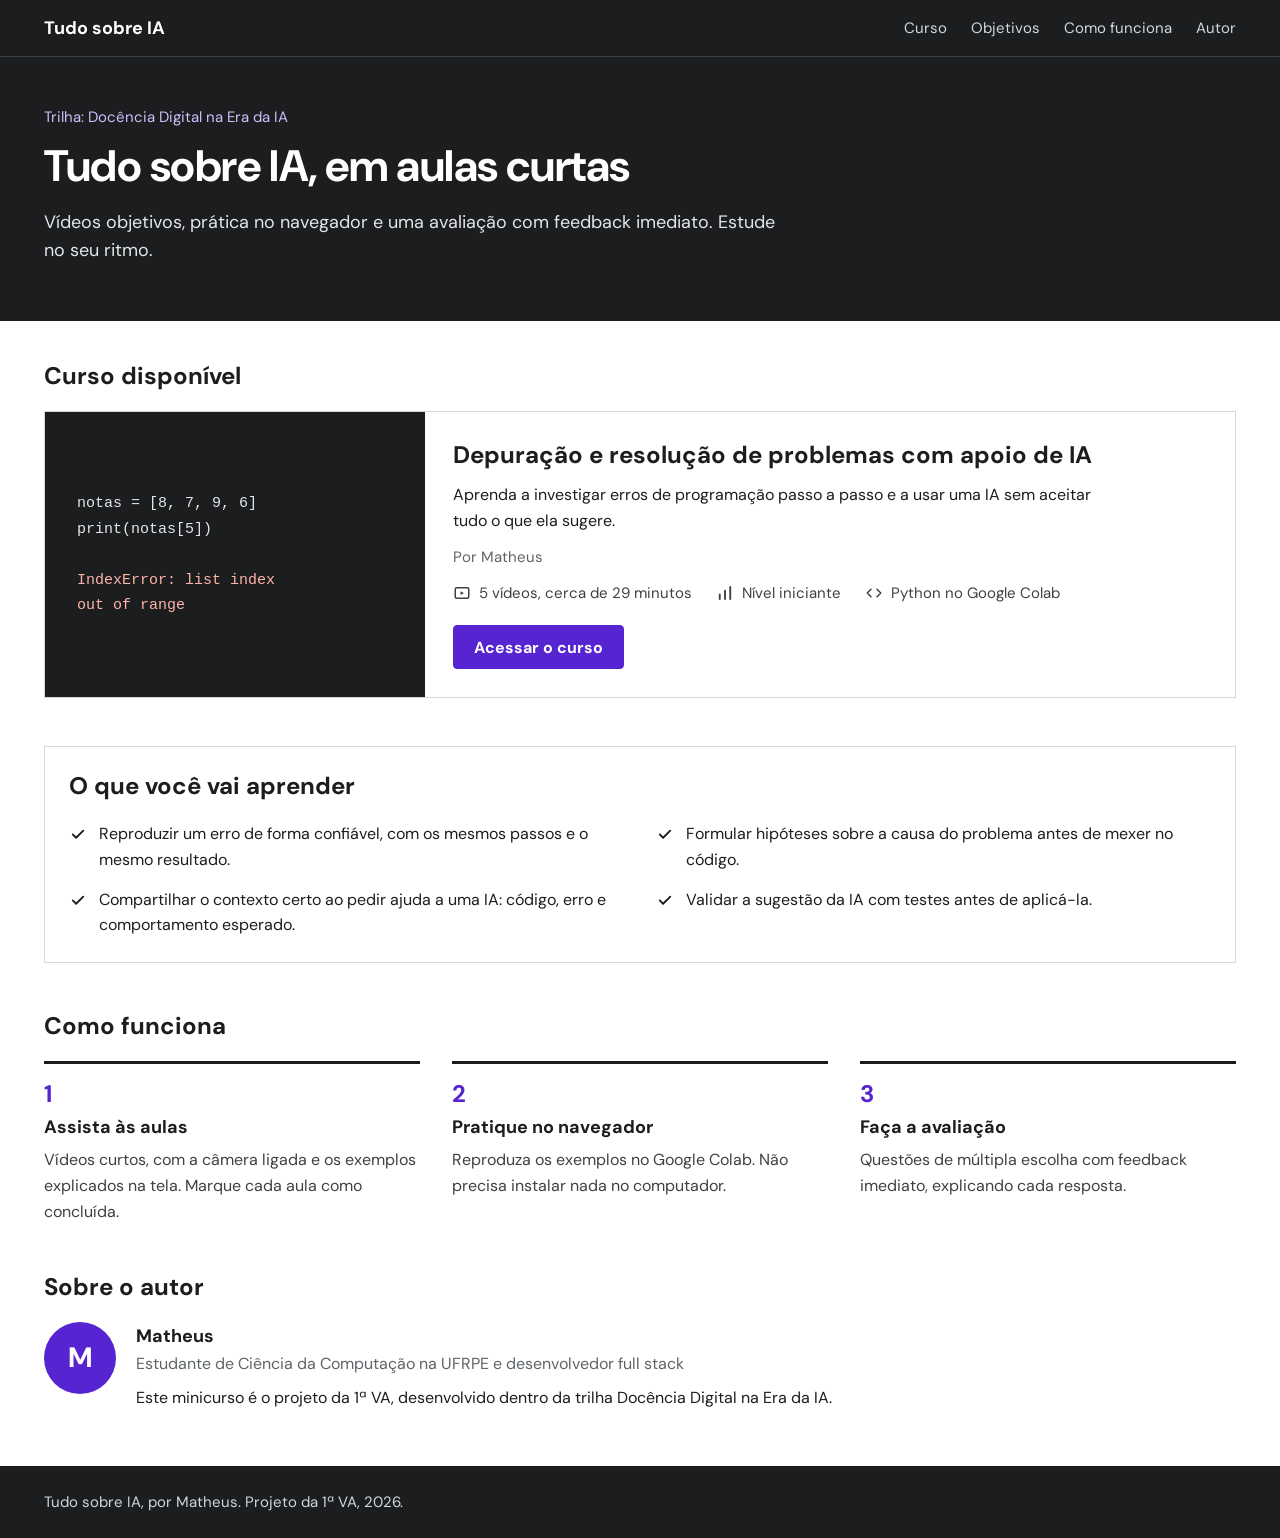
==== index.html @ 9d7bdcac "site inicial" ====
<!DOCTYPE html>
<html lang="pt-BR">
<head>
  <meta charset="utf-8">
  <meta name="viewport" content="width=device-width, initial-scale=1">
  <meta name="theme-color" content="#1c1d1f">
  <title>Tudo sobre IA | Aulas em vídeo sobre inteligência artificial</title>
  <meta name="description" content="Aulas em vídeo sobre IA com avaliação interativa e feedback imediato. Comece por Depuração e resolução de problemas com apoio de IA.">
  <link rel="preconnect" href="https://fonts.googleapis.com">
  <link rel="preconnect" href="https://fonts.gstatic.com" crossorigin>
  <link href="https://fonts.googleapis.com/css2?family=DM+Sans:opsz,wght@9..40,400;9..40,500;9..40,700&display=swap" rel="stylesheet">
  <link rel="stylesheet" href="styles.css">
</head>
<body>
  <a class="skip-link" href="#cursos">Ir para o curso</a>

  <header class="topbar">
    <div class="wrap topbar-inner">
      <a class="brand" href="index.html">Tudo sobre IA</a>
      <nav aria-label="Seções da página">
        <ul>
          <li><a href="#cursos">Curso</a></li>
          <li><a href="#aprender-home">Objetivos</a></li>
          <li><a href="#como-funciona">Como funciona</a></li>
          <li><a href="#autor-home">Autor</a></li>
        </ul>
      </nav>
    </div>
  </header>

  <main id="inicio">
    <section class="hero hero-home" aria-labelledby="home-titulo">
      <div class="wrap">
        <p class="trail">Trilha: Docência Digital na Era da IA</p>
        <h1 id="home-titulo">Tudo sobre IA, em aulas curtas</h1>
        <p class="lead">Vídeos objetivos, prática no navegador e uma avaliação com feedback imediato. Estude no seu ritmo.</p>
      </div>
    </section>

    <section id="cursos" class="wrap home-block" aria-labelledby="cursos-titulo">
      <h2 id="cursos-titulo">Curso disponível</h2>

      <article class="course-card">
        <div class="course-cover" aria-hidden="true">
<pre class="code">notas = [8, 7, 9, 6]
print(notas[5])

<span class="err">IndexError: list index
out of range</span></pre>
        </div>

        <div class="course-info">
          <h3><a href="curso.html">Depuração e resolução de problemas com apoio de IA</a></h3>
          <p>Aprenda a investigar erros de programação passo a passo e a usar uma IA sem aceitar tudo o que ela sugere.</p>
          <p class="course-author">Por Matheus</p>
          <ul class="meta-light">
            <li>
              <svg viewBox="0 0 24 24" width="18" height="18" aria-hidden="true" focusable="false"><rect x="3" y="5" width="18" height="14" rx="2" fill="none" stroke="currentColor" stroke-width="2"/><path d="M10 9.5v5l4.5-2.5z" fill="currentColor"/></svg>
              <span>5 vídeos, cerca de 29 minutos</span>
            </li>
            <li>
              <svg viewBox="0 0 24 24" width="18" height="18" aria-hidden="true" focusable="false"><path d="M5 20v-6M12 20V9M19 20V4" fill="none" stroke="currentColor" stroke-width="2.5" stroke-linecap="round"/></svg>
              <span>Nível iniciante</span>
            </li>
            <li>
              <svg viewBox="0 0 24 24" width="18" height="18" aria-hidden="true" focusable="false"><path d="M8 7l-5 5 5 5M16 7l5 5-5 5" fill="none" stroke="currentColor" stroke-width="2" stroke-linecap="round" stroke-linejoin="round"/></svg>
              <span>Python no Google Colab</span>
            </li>
          </ul>
          <a class="btn" href="curso.html">Acessar o curso</a>
        </div>
      </article>
    </section>

    <section id="aprender-home" class="wrap home-block" aria-labelledby="aprender-home-titulo">
      <div class="learn-box">
        <h2 id="aprender-home-titulo">O que você vai aprender</h2>
        <ul class="checks">
          <li>
            <svg viewBox="0 0 24 24" width="18" height="18" aria-hidden="true" focusable="false"><path d="M5 12.5l4.5 4.5L19 7.5" fill="none" stroke="currentColor" stroke-width="2.5" stroke-linecap="round" stroke-linejoin="round"/></svg>
            <span>Reproduzir um erro de forma confiável, com os mesmos passos e o mesmo resultado.</span>
          </li>
          <li>
            <svg viewBox="0 0 24 24" width="18" height="18" aria-hidden="true" focusable="false"><path d="M5 12.5l4.5 4.5L19 7.5" fill="none" stroke="currentColor" stroke-width="2.5" stroke-linecap="round" stroke-linejoin="round"/></svg>
            <span>Formular hipóteses sobre a causa do problema antes de mexer no código.</span>
          </li>
          <li>
            <svg viewBox="0 0 24 24" width="18" height="18" aria-hidden="true" focusable="false"><path d="M5 12.5l4.5 4.5L19 7.5" fill="none" stroke="currentColor" stroke-width="2.5" stroke-linecap="round" stroke-linejoin="round"/></svg>
            <span>Compartilhar o contexto certo ao pedir ajuda a uma IA: código, erro e comportamento esperado.</span>
          </li>
          <li>
            <svg viewBox="0 0 24 24" width="18" height="18" aria-hidden="true" focusable="false"><path d="M5 12.5l4.5 4.5L19 7.5" fill="none" stroke="currentColor" stroke-width="2.5" stroke-linecap="round" stroke-linejoin="round"/></svg>
            <span>Validar a sugestão da IA com testes antes de aplicá-la.</span>
          </li>
        </ul>
      </div>
    </section>

    <section id="como-funciona" class="wrap home-block" aria-labelledby="como-titulo">
      <h2 id="como-titulo">Como funciona</h2>
      <ol class="how">
        <li>
          <span class="how-num" aria-hidden="true">1</span>
          <h3>Assista às aulas</h3>
          <p>Vídeos curtos, com a câmera ligada e os exemplos explicados na tela. Marque cada aula como concluída.</p>
        </li>
        <li>
          <span class="how-num" aria-hidden="true">2</span>
          <h3>Pratique no navegador</h3>
          <p>Reproduza os exemplos no Google Colab. Não precisa instalar nada no computador.</p>
        </li>
        <li>
          <span class="how-num" aria-hidden="true">3</span>
          <h3>Faça a avaliação</h3>
          <p>Questões de múltipla escolha com feedback imediato, explicando cada resposta.</p>
        </li>
      </ol>
    </section>
    <section id="autor-home" class="wrap home-block" aria-labelledby="autor-home-titulo">
      <h2 id="autor-home-titulo">Sobre o autor</h2>
      <div class="author">
        <div class="avatar" aria-hidden="true">M</div>
        <div>
          <h3>Matheus</h3>
          <p class="role">Estudante de Ciência da Computação na UFRPE e desenvolvedor full stack</p>
          <p>Este minicurso é o projeto da 1ª VA, desenvolvido dentro da trilha Docência Digital na Era da IA.</p>
        </div>
      </div>
    </section>
  </main>

  <footer class="footer">
    <div class="wrap">
      <p>Tudo sobre IA, por Matheus. Projeto da 1ª VA, 2026.</p>
    </div>
  </footer>
</body>
</html>
---- styles.css ----
:root {
  --ink: #1c1d1f;
  --paper: #ffffff;
  --mist: #f7f9fa;
  --line: #d1d7dc;
  --muted: #5f6468;
  --violet: #5624d0;
  --violet-dark: #401b9c;
  --violet-tint: #f0ebfc;
  --on-dark: #d1d7dc;
  --radius: 4px;
  --font: "DM Sans", system-ui, -apple-system, "Segoe UI", Roboto, sans-serif;
}

*, *::before, *::after { box-sizing: border-box; }

html { scroll-behavior: smooth; }

body {
  margin: 0;
  font-family: var(--font);
  font-size: 1rem;
  line-height: 1.6;
  color: var(--ink);
  background: var(--paper);
}

h1, h2, h3, p, ul, ol { margin: 0; }
ul, ol { padding: 0; }
a { color: var(--violet); }

:focus-visible {
  outline: 3px solid var(--violet);
  outline-offset: 2px;
}

.topbar :focus-visible,
.hero :focus-visible,
.footer :focus-visible {
  outline-color: #cec0fc;
}

.sr-only {
  position: absolute;
  width: 1px;
  height: 1px;
  padding: 0;
  margin: -1px;
  overflow: hidden;
  clip: rect(0, 0, 0, 0);
  white-space: nowrap;
  border: 0;
}

.wrap {
  width: 100%;
  max-width: 1240px;
  margin-inline: auto;
  padding-inline: 24px;
}

.skip-link {
  position: absolute;
  left: 16px;
  top: -64px;
  z-index: 10;
  padding: 10px 16px;
  border-radius: var(--radius);
  background: var(--paper);
  color: var(--ink);
  font-weight: 700;
}
.skip-link:focus { top: 12px; }

/* Barra superior */
.topbar {
  background: var(--ink);
  border-bottom: 1px solid #3e4143;
}
.topbar-inner {
  display: flex;
  flex-wrap: wrap;
  align-items: center;
  justify-content: space-between;
  gap: 8px 32px;
  min-height: 56px;
}
.brand {
  color: var(--paper);
  font-weight: 700;
  font-size: 1.125rem;
  text-decoration: none;
}
.topbar nav ul {
  display: flex;
  flex-wrap: wrap;
  gap: 4px 24px;
  list-style: none;
}
.topbar nav a {
  display: inline-block;
  padding: 8px 0;
  color: var(--on-dark);
  font-size: 0.9375rem;
  text-decoration: none;
}
.topbar nav a:hover { color: var(--paper); text-decoration: underline; }

/* Cabeçalho do curso */
.hero {
  background: var(--ink);
  color: var(--paper);
  padding: 40px 0 44px;
}
.trail {
  color: #cec0fc;
  font-size: 0.9375rem;
  margin-bottom: 12px;
}
.hero h1 {
  max-width: 28ch;
  font-size: clamp(1.9rem, 4.2vw, 2.75rem);
  line-height: 1.15;
  font-weight: 700;
  letter-spacing: -0.01em;
}
.lead {
  max-width: 62ch;
  margin-top: 16px;
  color: #e3e6e8;
  font-size: 1.125rem;
}
.meta {
  display: flex;
  flex-wrap: wrap;
  gap: 10px 28px;
  margin-top: 24px;
  list-style: none;
  color: var(--on-dark);
  font-size: 0.9375rem;
}
.meta li {
  display: flex;
  align-items: center;
  gap: 8px;
}
.meta a { color: #cec0fc; }

/* Player e conteúdo do curso */
.player {
  display: grid;
  grid-template-columns: minmax(0, 1fr) 360px;
  gap: 32px;
  align-items: start;
  padding-block: 32px 40px;
}
.stage { min-width: 0; }

.video-frame {
  position: relative;
  aspect-ratio: 16 / 9;
  background: #000;
}
.video-frame iframe {
  position: absolute;
  inset: 0;
  width: 100%;
  height: 100%;
  border: 0;
}
.placeholder {
  position: absolute;
  inset: 0;
  display: grid;
  place-content: center;
  gap: 8px;
  padding: 24px;
  text-align: center;
  color: var(--paper);
}
.placeholder strong { font-size: 1.25rem; }
.placeholder span { color: var(--on-dark); }

.lesson-head { margin-top: 20px; }
.lesson-head h2 {
  font-size: 1.5rem;
  line-height: 1.25;
}
.lesson-head p {
  max-width: 66ch;
  margin-top: 8px;
  color: #3e4143;
}
.lesson-actions {
  display: flex;
  flex-wrap: wrap;
  gap: 12px;
  margin-top: 20px;
}

.btn {
  display: inline-flex;
  align-items: center;
  justify-content: center;
  min-height: 44px;
  padding: 0 20px;
  border: 1px solid var(--violet);
  border-radius: var(--radius);
  background: var(--violet);
  color: var(--paper);
  font: inherit;
  font-weight: 700;
  text-decoration: none;
  cursor: pointer;
  transition: background-color 0.15s;
}
.btn:hover { background: var(--violet-dark); border-color: var(--violet-dark); }
.btn-ghost {
  background: var(--paper);
  border-color: var(--ink);
  color: var(--ink);
}
.btn-ghost:hover { background: var(--mist); border-color: var(--ink); }
.btn[disabled],
.btn[aria-disabled="true"] {
  background: #e3e6e8;
  border-color: #e3e6e8;
  color: var(--muted);
  cursor: not-allowed;
}

/* Barra lateral */
.sidebar {
  position: sticky;
  top: 16px;
  border: 1px solid var(--line);
  background: var(--paper);
}
.sidebar-head {
  padding: 16px;
  border-bottom: 1px solid var(--line);
}
.sidebar-head h2 { font-size: 1.125rem; }
.progress-text {
  margin: 4px 0 10px;
  color: var(--muted);
  font-size: 0.875rem;
}
progress {
  display: block;
  width: 100%;
  height: 8px;
  border: 0;
  border-radius: var(--radius);
  background: #e3e6e8;
  appearance: none;
  -webkit-appearance: none;
  overflow: hidden;
}
progress::-webkit-progress-bar { background: #e3e6e8; }
progress::-webkit-progress-value { background: var(--violet); }
progress::-moz-progress-bar { background: var(--violet); }

.lessons { list-style: none; }
.lesson {
  display: flex;
  align-items: stretch;
  border-bottom: 1px solid var(--line);
}
.lesson.is-current {
  background: var(--violet-tint);
  box-shadow: inset 4px 0 0 var(--violet);
}
.lesson-btn {
  flex: 1;
  display: flex;
  gap: 12px;
  padding: 14px 8px 14px 20px;
  border: 0;
  background: none;
  color: var(--ink);
  font: inherit;
  text-align: left;
  cursor: pointer;
}
.lesson:not(.is-current) .lesson-btn:hover { background: var(--mist); }
.lesson-num {
  min-width: 18px;
  color: var(--muted);
  font-weight: 700;
}
.lesson-text { display: grid; }
.lesson-title { font-weight: 500; line-height: 1.35; }
.lesson-time { color: var(--muted); font-size: 0.875rem; }
.lesson.is-current .lesson-title { font-weight: 700; }

.done {
  display: flex;
  align-items: center;
  padding: 0 16px;
  cursor: pointer;
}
.done input {
  width: 20px;
  height: 20px;
  margin: 0;
  accent-color: var(--violet);
  cursor: pointer;
}

.sidebar-foot {
  display: block;
  padding: 14px 20px;
  font-weight: 700;
  text-decoration: none;
}
.sidebar-foot:hover { background: var(--mist); text-decoration: underline; }

/* Conteúdo abaixo do player */
.content { padding-bottom: 24px; }
.block {
  max-width: 860px;
  padding-block: 36px;
  border-top: 1px solid var(--line);
}
.block h2 {
  margin-bottom: 16px;
  font-size: 1.5rem;
  line-height: 1.25;
}
.block p { max-width: 70ch; }

.steps, .list { padding-left: 22px; }
.steps li, .list li { margin-bottom: 8px; padding-left: 4px; max-width: 70ch; }

.learn-box {
  padding: 24px;
  border: 1px solid var(--line);
}
.checks {
  display: grid;
  grid-template-columns: 1fr 1fr;
  gap: 14px 32px;
  list-style: none;
}
.checks li {
  display: flex;
  align-items: flex-start;
  gap: 12px;
}
.checks svg { flex: none; margin-top: 4px; }

.author {
  display: flex;
  align-items: flex-start;
  gap: 20px;
}
.avatar {
  display: grid;
  flex: none;
  place-items: center;
  width: 72px;
  height: 72px;
  border-radius: 50%;
  background: var(--violet);
  color: var(--paper);
  font-size: 1.75rem;
  font-weight: 700;
}
.author h3 { font-size: 1.125rem; }
.author .role { margin-bottom: 8px; color: var(--muted); }

.assess-box {
  display: flex;
  flex-wrap: wrap;
  align-items: center;
  justify-content: space-between;
  gap: 20px 32px;
  padding: 24px;
  border: 1px solid var(--line);
  background: var(--mist);
}
.assess-box p { flex: 1 1 380px; }

.refs { list-style: none; }
.refs li {
  margin-bottom: 14px;
  max-width: 70ch;
  overflow-wrap: anywhere;
}

.footer {
  padding: 24px 0;
  background: var(--ink);
  color: var(--on-dark);
  font-size: 0.9375rem;
}


/* Botão de voltar (página do curso) */
.back {
  display: inline-flex;
  align-items: center;
  gap: 6px;
  min-height: 40px;
  margin-bottom: 20px;
  padding: 0 14px 0 10px;
  border: 1px solid #6a6f73;
  border-radius: var(--radius);
  color: var(--paper);
  font-size: 0.9375rem;
  font-weight: 700;
  text-decoration: none;
}
.back:hover { background: #2d2f31; }

/* Home */
.hero-home { padding: 48px 0 56px; }
.home-block { padding-block: 40px 8px; }
.home-block h2 {
  margin-bottom: 20px;
  font-size: 1.5rem;
  line-height: 1.25;
}
main > .home-block:last-child { padding-bottom: 56px; }

.course-card {
  position: relative;
  display: grid;
  grid-template-columns: minmax(0, 380px) minmax(0, 1fr);
  border: 1px solid var(--line);
  background: var(--paper);
}
.course-cover {
  display: grid;
  align-items: center;
  padding: 32px;
  background: var(--ink);
}
.code {
  margin: 0;
  color: #e3e6e8;
  font-family: ui-monospace, "SF Mono", Menlo, Consolas, monospace;
  font-size: 0.9375rem;
  line-height: 1.7;
  white-space: pre-wrap;
}
.code .err { color: #ffb4a8; }

.course-info {
  display: flex;
  flex-direction: column;
  align-items: flex-start;
  gap: 12px;
  padding: 28px;
}
.course-info h3 {
  font-size: 1.5rem;
  line-height: 1.25;
}
.course-info h3 a {
  color: var(--ink);
  text-decoration: none;
}
.course-info h3 a::after {
  content: "";
  position: absolute;
  inset: 0;
}
.course-card:hover h3 a { text-decoration: underline; }
.course-info p { max-width: 60ch; }
.course-author { color: var(--muted); font-size: 0.9375rem; }
.meta-light {
  display: flex;
  flex-wrap: wrap;
  gap: 8px 24px;
  list-style: none;
  color: #3e4143;
  font-size: 0.9375rem;
}
.meta-light li { display: flex; align-items: center; gap: 8px; }
.course-info .btn { position: relative; z-index: 1; margin-top: 8px; }

.how {
  display: grid;
  grid-template-columns: repeat(3, minmax(0, 1fr));
  gap: 32px;
  list-style: none;
}
.how li {
  padding-top: 16px;
  border-top: 3px solid var(--ink);
}
.how-num {
  display: block;
  margin-bottom: 4px;
  color: var(--violet);
  font-size: 1.5rem;
  font-weight: 700;
  line-height: 1.2;
}
.how h3 { margin-bottom: 6px; font-size: 1.125rem; }
.how p { max-width: 40ch; color: #3e4143; }

@media (max-width: 960px) {
  .course-card { grid-template-columns: minmax(0, 1fr); }
  .course-cover { padding: 24px; }
  .how { grid-template-columns: minmax(0, 1fr); gap: 24px; }
}

@media (max-width: 560px) {
  .hero-home { padding: 32px 0 36px; }
  .course-info { padding: 20px; }
}

/* Telas menores */
@media (max-width: 960px) {
  .player { grid-template-columns: minmax(0, 1fr); }
  .sidebar { position: static; }
  .checks { grid-template-columns: 1fr; }
}

@media (max-width: 560px) {
  .wrap { padding-inline: 16px; }
  .hero { padding: 28px 0 32px; }
  .lesson-actions .btn { flex: 1 1 100%; }
  .author { flex-direction: column; }
}

@media (prefers-reduced-motion: reduce) {
  html { scroll-behavior: auto; }
  * { transition: none !important; }
}
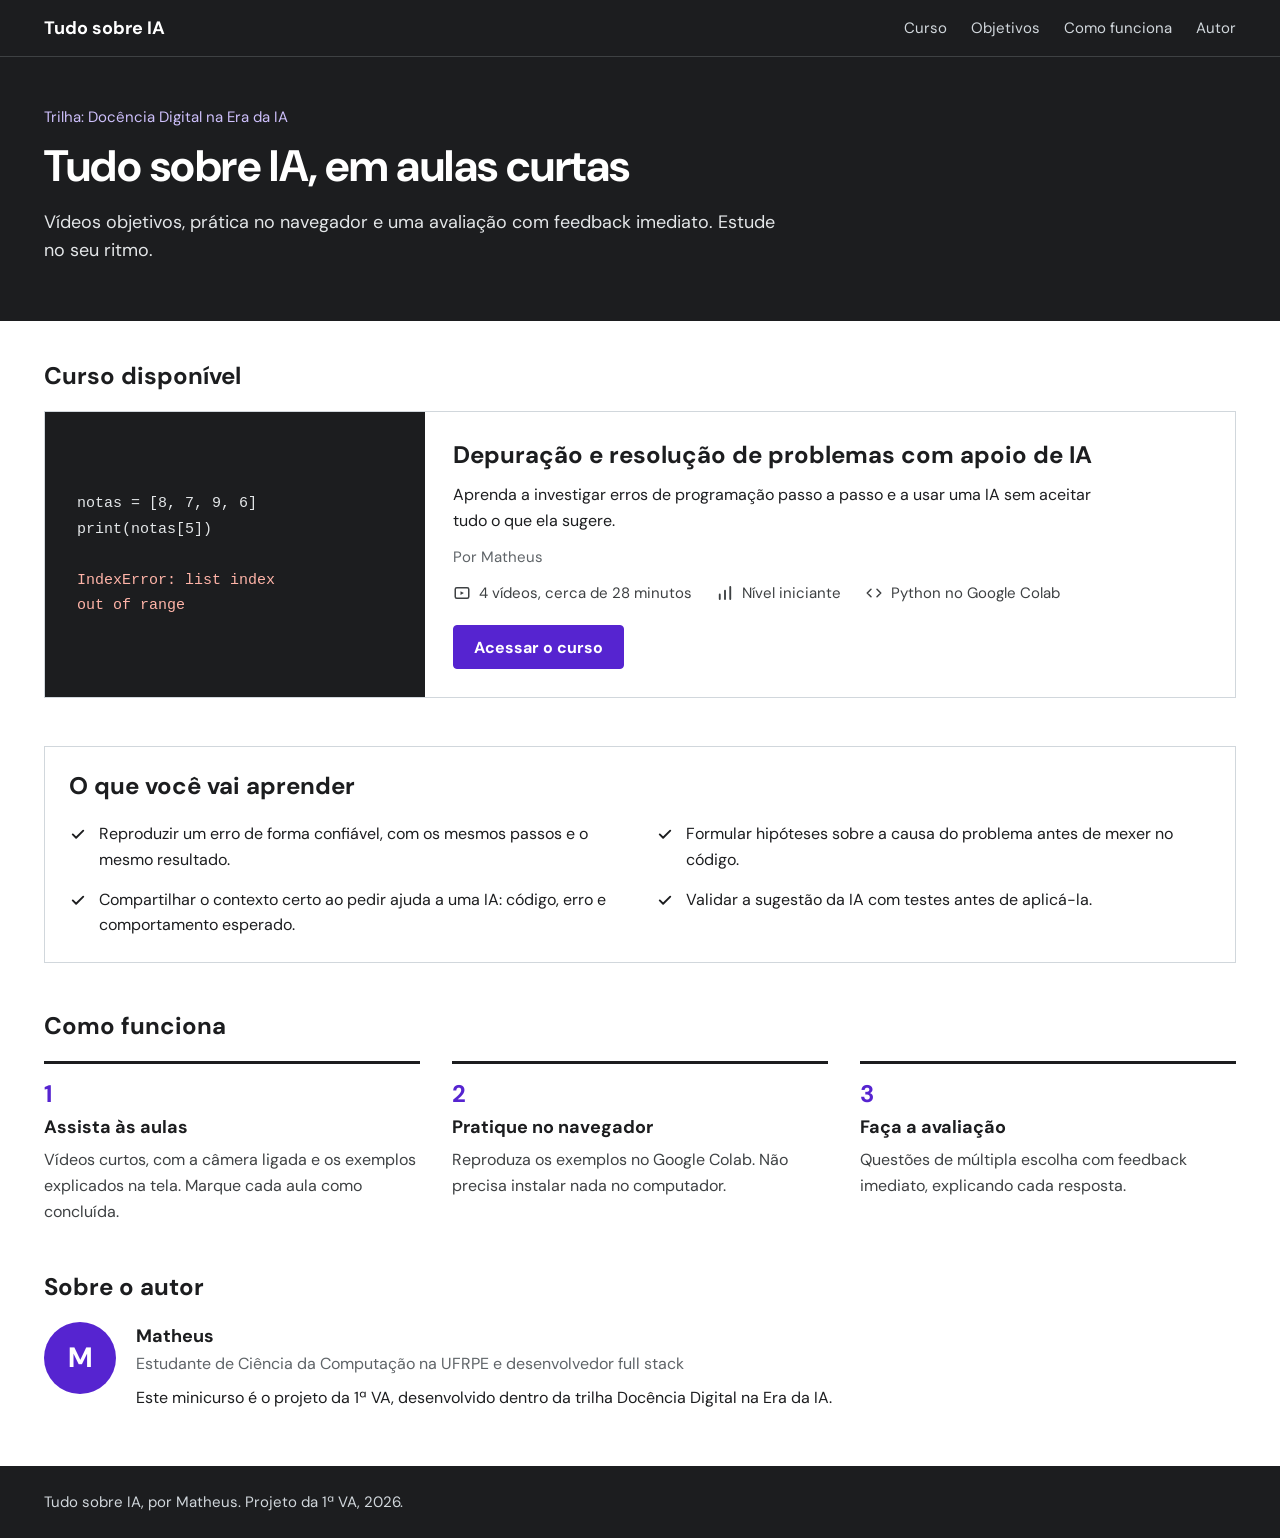
==== commit 1c5bf419: "videos e quiz" ====
--- a/index.html
+++ b/index.html
@@ -56,7 +56,7 @@
           <ul class="meta-light">
             <li>
               <svg viewBox="0 0 24 24" width="18" height="18" aria-hidden="true" focusable="false"><rect x="3" y="5" width="18" height="14" rx="2" fill="none" stroke="currentColor" stroke-width="2"/><path d="M10 9.5v5l4.5-2.5z" fill="currentColor"/></svg>
-              <span>5 vídeos, cerca de 29 minutos</span>
+              <span>4 vídeos, cerca de 28 minutos</span>
             </li>
             <li>
               <svg viewBox="0 0 24 24" width="18" height="18" aria-hidden="true" focusable="false"><path d="M5 20v-6M12 20V9M19 20V4" fill="none" stroke="currentColor" stroke-width="2.5" stroke-linecap="round"/></svg>
--- a/styles.css
+++ b/styles.css
@@ -8,6 +8,10 @@
   --violet-dark: #401b9c;
   --violet-tint: #f0ebfc;
   --on-dark: #d1d7dc;
+  --ok: #14672c;
+  --ok-bg: #e8f5ec;
+  --bad: #a12622;
+  --bad-bg: #fdecea;
   --radius: 4px;
   --font: "DM Sans", system-ui, -apple-system, "Segoe UI", Roboto, sans-serif;
 }
@@ -513,6 +517,142 @@
   .course-info { padding: 20px; }
 }
 
+
+/* Avaliação interativa */
+.assess-intro { margin-bottom: 20px; }
+
+.quiz-card {
+  max-width: 760px;
+  padding: 24px;
+  border: 1px solid var(--line);
+  background: var(--paper);
+}
+.quiz-count {
+  margin-bottom: 8px;
+  color: var(--muted);
+  font-size: 0.9375rem;
+  font-weight: 700;
+}
+.quiz-objective {
+  margin-top: 10px;
+  color: var(--muted);
+  font-size: 0.875rem;
+}
+.quiz-fs {
+  min-width: 0;
+  margin: 20px 0 0;
+  padding: 0;
+  border: 0;
+}
+.quiz-q {
+  display: block;
+  width: 100%;
+  margin-bottom: 14px;
+  padding: 0;
+  font-size: 1.25rem;
+  font-weight: 700;
+  line-height: 1.35;
+}
+.quiz-q:focus { outline: none; }
+.quiz-q:focus-visible { outline: 3px solid var(--violet); outline-offset: 4px; }
+
+.quiz-opt {
+  display: grid;
+  grid-template-columns: auto auto 1fr;
+  align-items: start;
+  gap: 4px 12px;
+  margin-bottom: 10px;
+  padding: 14px 16px;
+  border: 1px solid var(--line);
+  border-radius: var(--radius);
+  cursor: pointer;
+}
+.quiz-opt:hover { background: var(--mist); }
+.quiz-opt input {
+  width: 18px;
+  height: 18px;
+  margin: 3px 0 0;
+  accent-color: var(--violet);
+  cursor: pointer;
+}
+.quiz-opt:focus-within { outline: 3px solid var(--violet); outline-offset: 2px; }
+.quiz-letter {
+  min-width: 18px;
+  color: var(--muted);
+  font-weight: 700;
+}
+.quiz-text { min-width: 0; overflow-wrap: anywhere; }
+.quiz-opt.is-selected {
+  border-color: var(--violet);
+  background: var(--violet-tint);
+  box-shadow: inset 0 0 0 1px var(--violet);
+}
+.quiz-opt.is-correct {
+  border-color: var(--ok);
+  background: var(--ok-bg);
+  box-shadow: inset 0 0 0 1px var(--ok);
+  cursor: default;
+}
+.quiz-opt.is-wrong {
+  border-color: var(--bad);
+  background: var(--bad-bg);
+  box-shadow: inset 0 0 0 1px var(--bad);
+  cursor: default;
+}
+.quiz-opt:has(input:disabled) { cursor: default; }
+.quiz-opt:has(input:disabled):hover { background: var(--paper); }
+.quiz-opt.is-correct:hover { background: var(--ok-bg); }
+.quiz-opt.is-wrong:hover { background: var(--bad-bg); }
+.quiz-badge {
+  grid-column: 3;
+  font-size: 0.875rem;
+  font-weight: 700;
+}
+.is-correct .quiz-badge { color: var(--ok); }
+.is-wrong .quiz-badge { color: var(--bad); }
+
+.quiz-fb-slot:not(:empty) { margin-top: 16px; }
+.quiz-fb {
+  padding: 14px 16px;
+  border-left: 4px solid;
+  border-radius: var(--radius);
+}
+.quiz-fb.is-ok { border-color: var(--ok); background: var(--ok-bg); }
+.quiz-fb.is-bad { border-color: var(--bad); background: var(--bad-bg); }
+.quiz-fb-title { margin-bottom: 4px; font-weight: 700; }
+.quiz-fb.is-ok .quiz-fb-title { color: var(--ok); }
+.quiz-fb.is-bad .quiz-fb-title { color: var(--bad); }
+
+.quiz-actions { margin-top: 20px; }
+
+.quiz-result-title { font-size: 1.5rem; line-height: 1.25; }
+.quiz-result-title:focus { outline: none; }
+.quiz-result-title:focus-visible { outline: 3px solid var(--violet); outline-offset: 4px; }
+.quiz-result-msg { margin-top: 8px; }
+.quiz-summary {
+  display: grid;
+  gap: 8px;
+  margin-top: 20px;
+  list-style: none;
+}
+.quiz-summary li {
+  display: flex;
+  align-items: baseline;
+  gap: 12px;
+  padding: 10px 14px;
+  border-left: 4px solid;
+  border-radius: var(--radius);
+}
+.quiz-summary li.is-ok { border-color: var(--ok); background: var(--ok-bg); }
+.quiz-summary li.is-bad { border-color: var(--bad); background: var(--bad-bg); }
+.quiz-summary-mark { min-width: 56px; font-size: 0.875rem; font-weight: 700; }
+.quiz-summary li.is-ok .quiz-summary-mark { color: var(--ok); }
+.quiz-summary li.is-bad .quiz-summary-mark { color: var(--bad); }
+
+.quiz-review { margin-top: 24px; }
+.quiz-review-title { margin-bottom: 10px; font-weight: 700; }
+.quiz-review-list { display: flex; flex-wrap: wrap; gap: 10px; }
+
 /* Telas menores */
 @media (max-width: 960px) {
   .player { grid-template-columns: minmax(0, 1fr); }
@@ -521,6 +661,10 @@
 }
 
 @media (max-width: 560px) {
+  .quiz-card { padding: 16px; }
+  .quiz-opt { padding: 12px; }
+  .quiz-actions .btn,
+  .quiz-review-list .btn { width: 100%; }
   .wrap { padding-inline: 16px; }
   .hero { padding: 28px 0 32px; }
   .lesson-actions .btn { flex: 1 1 100%; }
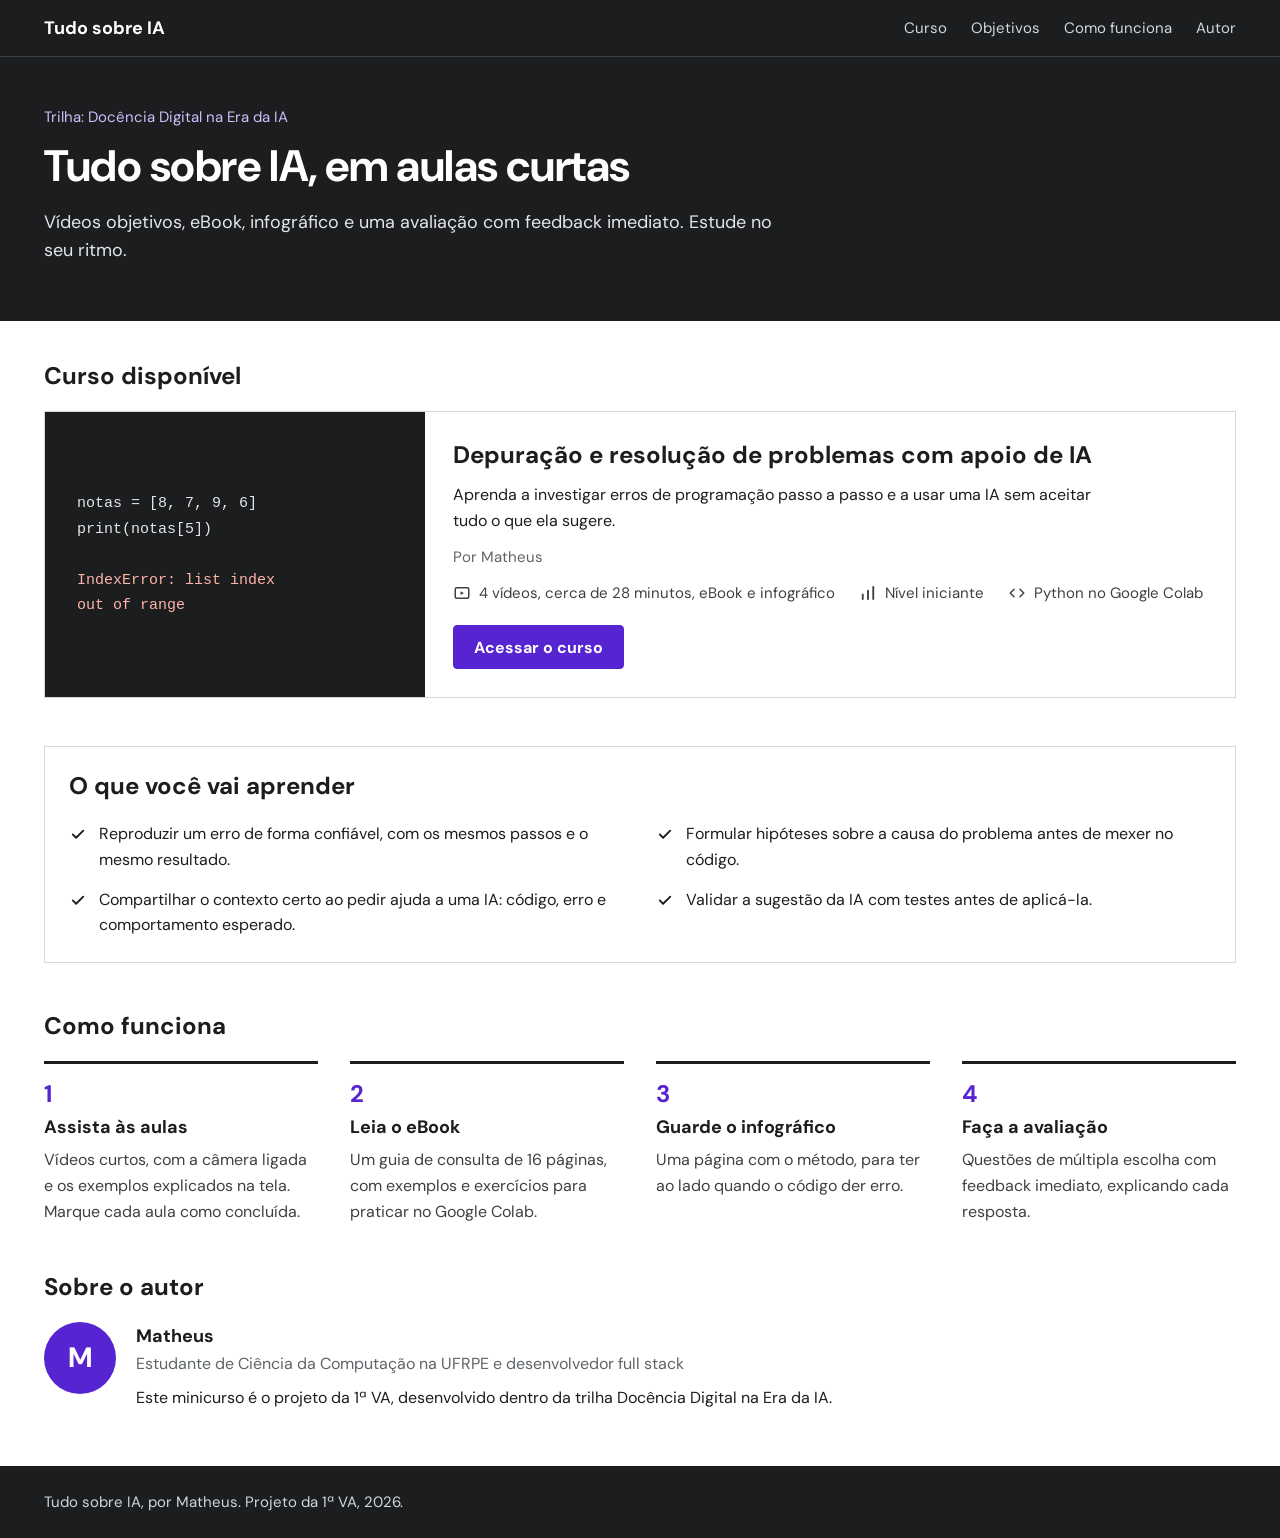
==== commit 7e20a360: "eBook, infografico e sequencia de estudo (2a VA) Co-Authored-By: Claude Sonnet 5.5 <noreply@anthropi" ====
--- a/index.html
+++ b/index.html
@@ -5,7 +5,7 @@
   <meta name="viewport" content="width=device-width, initial-scale=1">
   <meta name="theme-color" content="#1c1d1f">
   <title>Tudo sobre IA | Aulas em vídeo sobre inteligência artificial</title>
-  <meta name="description" content="Aulas em vídeo sobre IA com avaliação interativa e feedback imediato. Comece por Depuração e resolução de problemas com apoio de IA.">
+  <meta name="description" content="Aulas em vídeo sobre IA com eBook, infográfico e avaliação interativa. Comece por Depuração e resolução de problemas com apoio de IA.">
   <link rel="preconnect" href="https://fonts.googleapis.com">
   <link rel="preconnect" href="https://fonts.gstatic.com" crossorigin>
   <link href="https://fonts.googleapis.com/css2?family=DM+Sans:opsz,wght@9..40,400;9..40,500;9..40,700&display=swap" rel="stylesheet">
@@ -33,7 +33,7 @@
       <div class="wrap">
         <p class="trail">Trilha: Docência Digital na Era da IA</p>
         <h1 id="home-titulo">Tudo sobre IA, em aulas curtas</h1>
-        <p class="lead">Vídeos objetivos, prática no navegador e uma avaliação com feedback imediato. Estude no seu ritmo.</p>
+        <p class="lead">Vídeos objetivos, eBook, infográfico e uma avaliação com feedback imediato. Estude no seu ritmo.</p>
       </div>
     </section>
 
@@ -56,7 +56,7 @@
           <ul class="meta-light">
             <li>
               <svg viewBox="0 0 24 24" width="18" height="18" aria-hidden="true" focusable="false"><rect x="3" y="5" width="18" height="14" rx="2" fill="none" stroke="currentColor" stroke-width="2"/><path d="M10 9.5v5l4.5-2.5z" fill="currentColor"/></svg>
-              <span>4 vídeos, cerca de 28 minutos</span>
+              <span>4 vídeos, cerca de 28 minutos, eBook e infográfico</span>
             </li>
             <li>
               <svg viewBox="0 0 24 24" width="18" height="18" aria-hidden="true" focusable="false"><path d="M5 20v-6M12 20V9M19 20V4" fill="none" stroke="currentColor" stroke-width="2.5" stroke-linecap="round"/></svg>
@@ -106,11 +106,16 @@
         </li>
         <li>
           <span class="how-num" aria-hidden="true">2</span>
-          <h3>Pratique no navegador</h3>
-          <p>Reproduza os exemplos no Google Colab. Não precisa instalar nada no computador.</p>
+          <h3>Leia o eBook</h3>
+          <p>Um guia de consulta de 16 páginas, com exemplos e exercícios para praticar no Google Colab.</p>
         </li>
         <li>
           <span class="how-num" aria-hidden="true">3</span>
+          <h3>Guarde o infográfico</h3>
+          <p>Uma página com o método, para ter ao lado quando o código der erro.</p>
+        </li>
+        <li>
+          <span class="how-num" aria-hidden="true">4</span>
           <h3>Faça a avaliação</h3>
           <p>Questões de múltipla escolha com feedback imediato, explicando cada resposta.</p>
         </li>
--- a/styles.css
+++ b/styles.css
@@ -319,6 +319,7 @@
   text-decoration: none;
 }
 .sidebar-foot:hover { background: var(--mist); text-decoration: underline; }
+.sidebar-foot + .sidebar-foot { border-top: 1px solid var(--line); }
 
 /* Conteúdo abaixo do player */
 .content { padding-bottom: 24px; }
@@ -487,7 +488,7 @@
 
 .how {
   display: grid;
-  grid-template-columns: repeat(3, minmax(0, 1fr));
+  grid-template-columns: repeat(4, minmax(0, 1fr));
   gap: 32px;
   list-style: none;
 }
@@ -509,10 +510,11 @@
 @media (max-width: 960px) {
   .course-card { grid-template-columns: minmax(0, 1fr); }
   .course-cover { padding: 24px; }
-  .how { grid-template-columns: minmax(0, 1fr); gap: 24px; }
+  .how { grid-template-columns: repeat(2, minmax(0, 1fr)); gap: 24px; }
 }
 
 @media (max-width: 560px) {
+  .how { grid-template-columns: minmax(0, 1fr); }
   .hero-home { padding: 32px 0 36px; }
   .course-info { padding: 20px; }
 }
@@ -675,3 +677,56 @@
   html { scroll-behavior: auto; }
   * { transition: none !important; }
 }
+
+
+/* eBook e infográfico */
+.embed-frame {
+  margin-top: 20px;
+  height: 640px;
+  border: 1px solid var(--line);
+  background: var(--mist);
+}
+.embed-frame iframe {
+  display: block;
+  width: 100%;
+  height: 100%;
+  border: 0;
+}
+.actions {
+  display: flex;
+  flex-wrap: wrap;
+  gap: 12px;
+  margin-top: 20px;
+}
+.note {
+  margin-top: 14px;
+  color: var(--muted);
+  font-size: 0.9375rem;
+}
+.infog-link {
+  display: block;
+  max-width: 560px;
+  margin-top: 20px;
+  border: 1px solid var(--line);
+}
+.infog {
+  display: block;
+  width: 100%;
+  height: auto;
+}
+.alt-text {
+  max-width: 70ch;
+  margin-top: 20px;
+}
+.alt-text summary {
+  min-height: 44px;
+  padding: 10px 0;
+  font-weight: 700;
+  cursor: pointer;
+}
+.alt-text p { margin-top: 10px; }
+
+@media (max-width: 560px) {
+  .embed-frame { height: 480px; }
+  .actions .btn { flex: 1 1 100%; }
+}
